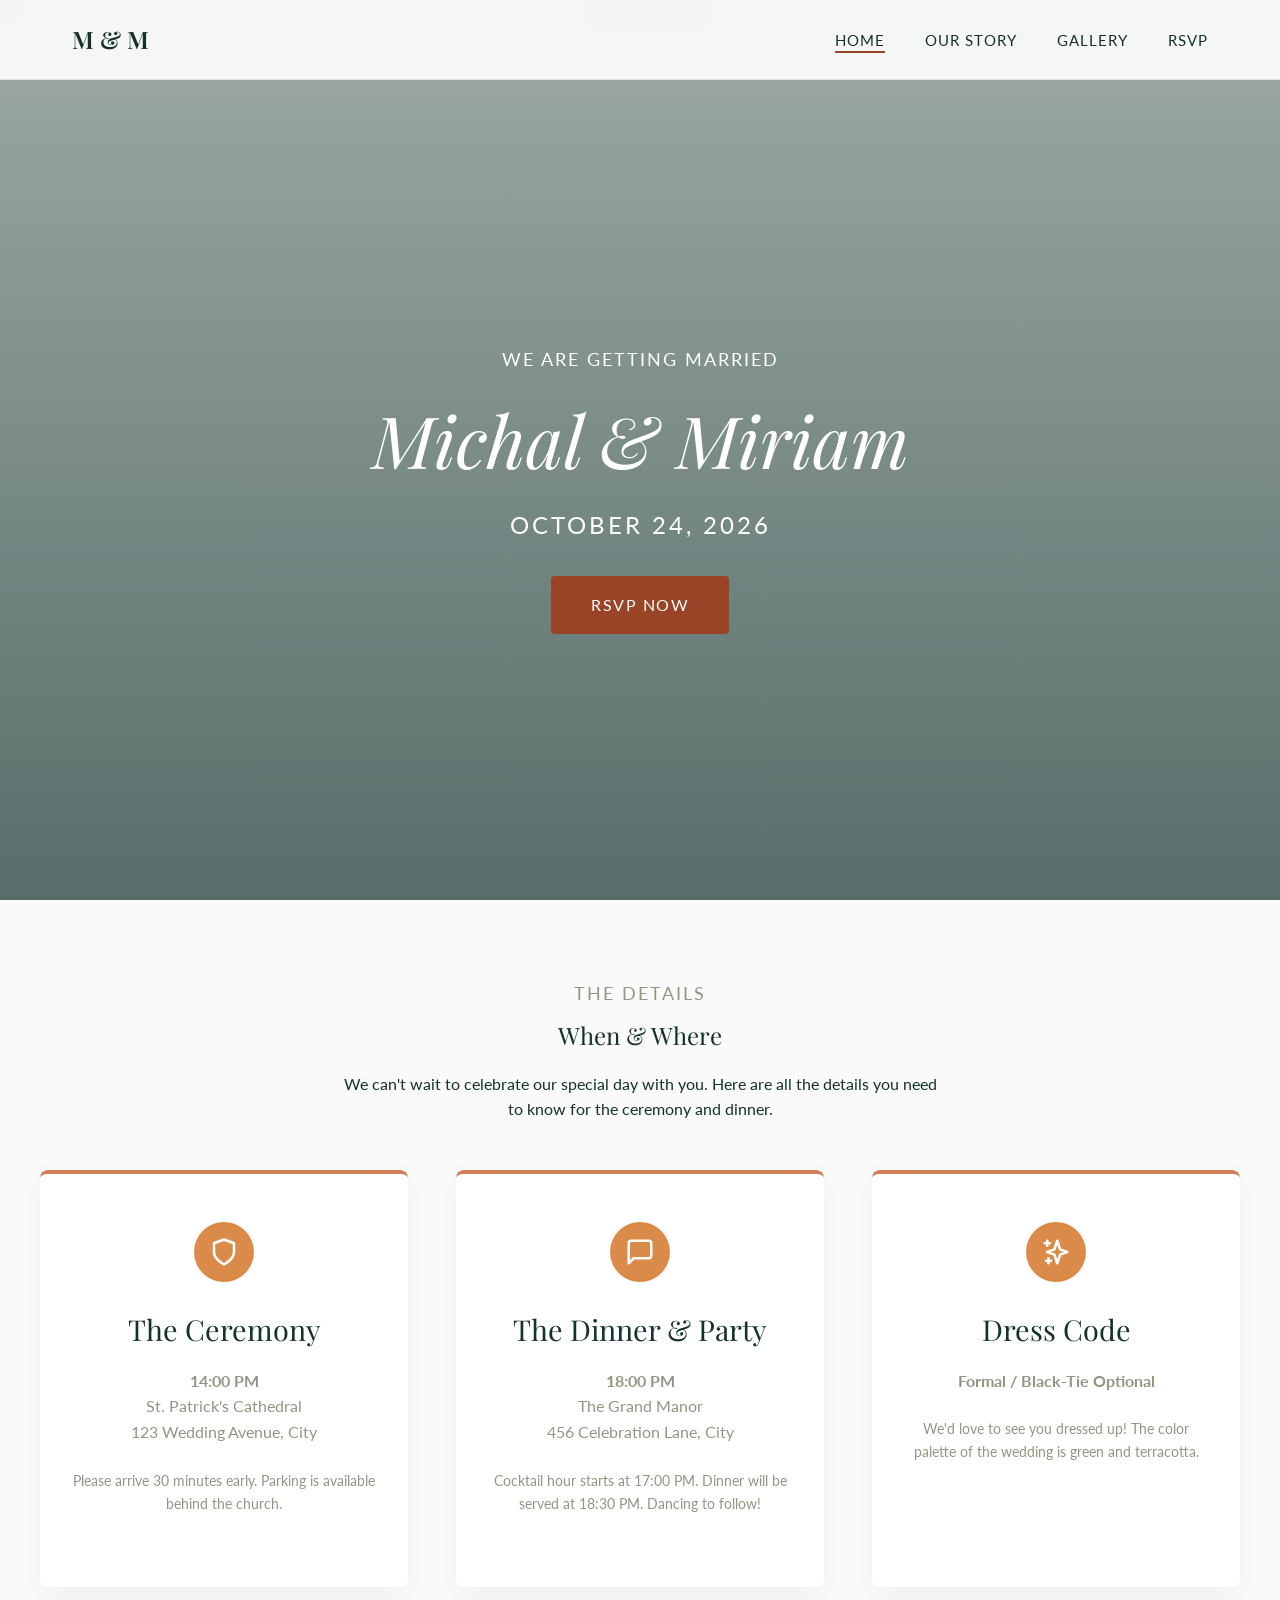
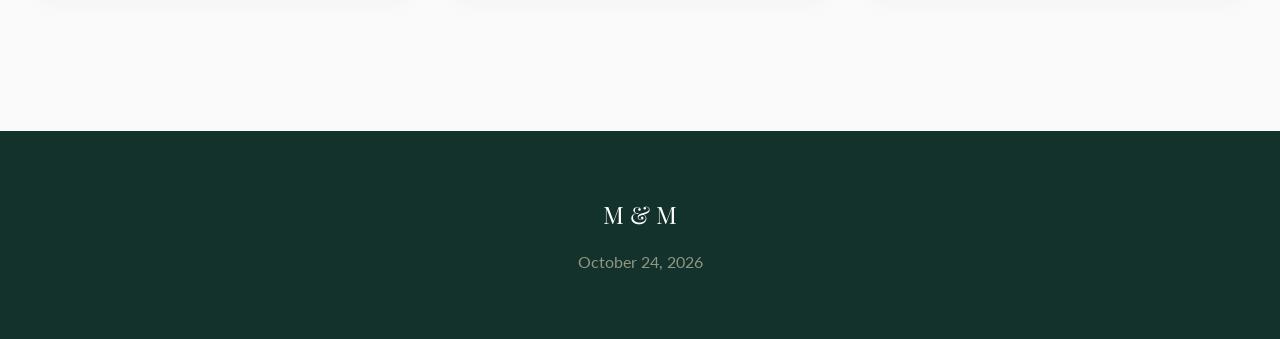
==== index.html @ cd3b357d "testovacia stranka" ====
<!DOCTYPE html>
<html lang="en">
<head>
  <meta charset="UTF-8">
  <meta name="viewport" content="width=device-width, initial-scale=1.0">
  <title>Michal & Miriam | Our Wedding</title>
  <meta name="description" content="Join us to celebrate the wedding of Michal and Miriam. Find all details about the ceremony and dinner.">
  <link rel="stylesheet" href="css/style.css">
</head>
<body>
  
  <nav class="navbar">
    <div class="container nav-container">
      <a href="index.html" class="logo">M & M</a>
      <button class="hamburger" aria-label="Menu">
        <span></span>
        <span></span>
        <span></span>
      </button>
      <ul class="nav-links">
        <li><a href="index.html" class="nav-link active">Home</a></li>
        <li><a href="story.html" class="nav-link">Our Story</a></li>
        <li><a href="gallery.html" class="nav-link">Gallery</a></li>
        <li><a href="rsvp.html" class="nav-link">RSVP</a></li>
      </ul>
    </div>
  </nav>

  <header class="hero">
    <img src="https://images.unsplash.com/photo-1519741497674-611481863552?auto=format&fit=crop&w=1920&q=80" alt="Wedding Couple" class="hero-bg">
    <div class="hero-overlay"></div>
    <div class="hero-content">
      <span class="subtitle" style="color: white;">We are getting married</span>
      <h1>Michal & Miriam</h1>
      <p class="hero-date">October 24, 2026</p>
      <a href="rsvp.html" class="btn btn-accent">RSVP Now</a>
    </div>
  </header>

  <section class="section container">
    <div class="text-center animate-on-scroll">
      <span class="subtitle">The Details</span>
      <h2>When & Where</h2>
      <p style="max-width: 600px; margin: 0 auto;">We can't wait to celebrate our special day with you. Here are all the details you need to know for the ceremony and dinner.</p>
    </div>

    <div class="info-grid animate-on-scroll">
      <!-- Ceremony -->
      <div class="info-card">
        <div class="icon-wrapper">
          <svg fill="none" stroke="currentColor" viewBox="0 0 24 24" xmlns="http://www.w3.org/2000/svg"><path stroke-linecap="round" stroke-linejoin="round" stroke-width="2" d="M12 22s8-4 8-10V5l-8-3-8 3v7c0 6 8 10 8 10z"></path></svg>
        </div>
        <h3>The Ceremony</h3>
        <p><strong>14:00 PM</strong><br>St. Patrick's Cathedral<br>123 Wedding Avenue, City</p>
        <p style="font-size: 0.9rem; margin-top: 1rem;">Please arrive 30 minutes early. Parking is available behind the church.</p>
      </div>

      <!-- Dinner -->
      <div class="info-card">
        <div class="icon-wrapper">
          <svg fill="none" stroke="currentColor" viewBox="0 0 24 24" xmlns="http://www.w3.org/2000/svg"><path stroke-linecap="round" stroke-linejoin="round" stroke-width="2" d="M21 15a2 2 0 01-2 2H7l-4 4V5a2 2 0 012-2h14a2 2 0 012 2v10z"></path></svg>
        </div>
        <h3>The Dinner & Party</h3>
        <p><strong>18:00 PM</strong><br>The Grand Manor<br>456 Celebration Lane, City</p>
        <p style="font-size: 0.9rem; margin-top: 1rem;">Cocktail hour starts at 17:00 PM. Dinner will be served at 18:30 PM. Dancing to follow!</p>
      </div>
      
      <!-- Dress Code -->
      <div class="info-card">
        <div class="icon-wrapper">
          <svg fill="none" stroke="currentColor" viewBox="0 0 24 24" xmlns="http://www.w3.org/2000/svg"><path stroke-linecap="round" stroke-linejoin="round" stroke-width="2" d="M5 3v4M3 5h4M6 17v4m-2-2h4m5-16l2.286 6.857L21 12l-5.714 2.143L13 21l-2.286-6.857L5 12l5.714-2.143L13 3z"></path></svg>
        </div>
        <h3>Dress Code</h3>
        <p><strong>Formal / Black-Tie Optional</strong></p>
        <p style="font-size: 0.9rem; margin-top: 1rem;">We'd love to see you dressed up! The color palette of the wedding is green and terracotta.</p>
      </div>
    </div>
  </section>

  <footer class="footer">
    <h2>M & M</h2>
    <p>October 24, 2026</p>
  </footer>

  <script src="js/main.js"></script>
</body>
</html>
---- css/style.css ----
@import url('https://fonts.googleapis.com/css2?family=Lato:wght@300;400;700&family=Playfair+Display:ital,wght@0,400;0,600;1,400&display=swap');

:root {
  /* Color Palette */
  --dark-forest: #13322C;
  --sage-green: #919682;
  --rustic-terracotta: #994426;
  --burnt-orange: #BA4816;
  --warm-apricot: #DA8B49;
  --dusty-peach: #CF7E58;

  --bg-color: #FAFAFA; /* Off-white for clean look */
  --surface-color: #FFFFFF;

  /* Typography */
  --font-heading: 'Playfair Display', serif;
  --font-body: 'Lato', sans-serif;

  /* Spacing & Sizes */
  --nav-height: 80px;
  --radius-sm: 4px;
  --radius-md: 8px;
  --radius-lg: 16px;
  
  --transition: all 0.3s ease-in-out;
}

* {
  margin: 0;
  padding: 0;
  box-sizing: border-box;
}

body {
  font-family: var(--font-body);
  background-color: var(--bg-color);
  color: var(--dark-forest);
  line-height: 1.6;
  overflow-x: hidden;
}

h1, h2, h3, h4, h5, h6 {
  font-family: var(--font-heading);
  font-weight: 400;
  margin-bottom: 1rem;
}

a {
  text-decoration: none;
  color: inherit;
  transition: var(--transition);
}

ul {
  list-style: none;
}

/* Typography utilities */
.text-center { text-align: center; }
.subtitle {
  font-size: 1.1rem;
  color: var(--sage-green);
  text-transform: uppercase;
  letter-spacing: 2px;
  margin-bottom: 0.5rem;
  display: block;
}

/* Layout */
.container {
  max-width: 1200px;
  margin: 0 auto;
  padding: 0 2rem;
}

.section {
  padding: 5rem 0;
}

/* Navigation */
.navbar {
  position: fixed;
  top: 0;
  left: 0;
  width: 100%;
  height: var(--nav-height);
  background-color: rgba(250, 250, 250, 0.95);
  backdrop-filter: blur(10px);
  z-index: 1000;
  display: flex;
  align-items: center;
  border-bottom: 1px solid rgba(145, 150, 130, 0.2);
}

.nav-container {
  display: flex;
  justify-content: space-between;
  align-items: center;
  width: 100%;
}

.logo {
  font-family: var(--font-heading);
  font-size: 1.5rem;
  font-weight: 600;
  color: var(--dark-forest);
}

.nav-links {
  display: flex;
  gap: 2.5rem;
}

.nav-link {
  font-size: 0.95rem;
  text-transform: uppercase;
  letter-spacing: 1px;
  color: var(--dark-forest);
  position: relative;
}

.nav-link::after {
  content: '';
  position: absolute;
  width: 0;
  height: 2px;
  bottom: -4px;
  left: 0;
  background-color: var(--rustic-terracotta);
  transition: var(--transition);
}

.nav-link:hover::after, .nav-link.active::after {
  width: 100%;
}

.hamburger {
  display: none;
  cursor: pointer;
  background: none;
  border: none;
  flex-direction: column;
  gap: 5px;
}

.hamburger span {
  display: block;
  width: 25px;
  height: 2px;
  background-color: var(--dark-forest);
  transition: var(--transition);
}

/* Buttons */
.btn {
  display: inline-block;
  padding: 1rem 2.5rem;
  font-family: var(--font-body);
  font-size: 1rem;
  text-transform: uppercase;
  letter-spacing: 1.5px;
  border: none;
  cursor: pointer;
  border-radius: var(--radius-sm);
  transition: var(--transition);
  text-align: center;
}

.btn-primary {
  background-color: var(--dark-forest);
  color: var(--bg-color);
}

.btn-primary:hover {
  background-color: var(--sage-green);
  color: var(--bg-color);
}

.btn-accent {
  background-color: var(--rustic-terracotta);
  color: white;
}

.btn-accent:hover {
  background-color: var(--burnt-orange);
}

/* Hero Section */
.hero {
  height: 100vh;
  min-height: 600px;
  display: flex;
  align-items: center;
  justify-content: center;
  position: relative;
  text-align: center;
  padding-top: var(--nav-height);
}

.hero-bg {
  position: absolute;
  top: 0;
  left: 0;
  width: 100%;
  height: 100%;
  object-fit: cover;
  z-index: -2;
}

.hero-overlay {
  position: absolute;
  top: 0;
  left: 0;
  width: 100%;
  height: 100%;
  background: linear-gradient(to bottom, rgba(19, 50, 44, 0.4), rgba(19, 50, 44, 0.7));
  z-index: -1;
}

.hero-content {
  color: white;
  max-width: 800px;
  padding: 2rem;
  animation: fadeIn 1.5s ease-out;
}

.hero-content h1 {
  font-size: 4.5rem;
  margin-bottom: 0.5rem;
  font-style: italic;
}

.hero-date {
  font-size: 1.5rem;
  letter-spacing: 3px;
  text-transform: uppercase;
  margin-bottom: 2rem;
}

/* Info Cards */
.info-grid {
  display: grid;
  grid-template-columns: repeat(auto-fit, minmax(300px, 1fr));
  gap: 3rem;
  margin-top: 3rem;
}

.info-card {
  background: var(--surface-color);
  padding: 3rem 2rem;
  text-align: center;
  border-radius: var(--radius-md);
  box-shadow: 0 10px 30px rgba(19, 50, 44, 0.05);
  border-top: 4px solid var(--dusty-peach);
  transition: transform 0.3s ease;
}

.info-card:hover {
  transform: translateY(-5px);
}

.info-card h3 {
  color: var(--dark-forest);
  font-size: 1.8rem;
  margin-bottom: 1rem;
}

.info-card p {
  color: var(--sage-green);
  margin-bottom: 1.5rem;
}

.icon-wrapper {
  width: 60px;
  height: 60px;
  background-color: var(--warm-apricot);
  border-radius: 50%;
  display: flex;
  align-items: center;
  justify-content: center;
  margin: 0 auto 1.5rem;
  color: white;
}

.icon-wrapper svg {
  width: 30px;
  height: 30px;
}

/* Form Styles */
.form-container {
  max-width: 600px;
  margin: 0 auto;
  background: var(--surface-color);
  padding: 3rem;
  border-radius: var(--radius-md);
  box-shadow: 0 15px 40px rgba(19, 50, 44, 0.08);
}

.form-group {
  margin-bottom: 1.5rem;
}

.form-label {
  display: block;
  margin-bottom: 0.5rem;
  color: var(--dark-forest);
  font-weight: 700;
  font-size: 0.9rem;
  text-transform: uppercase;
  letter-spacing: 1px;
}

.form-control {
  width: 100%;
  padding: 1rem;
  border: 1px solid rgba(145, 150, 130, 0.4);
  border-radius: var(--radius-sm);
  font-family: var(--font-body);
  font-size: 1rem;
  transition: var(--transition);
  background-color: #fafafa;
}

.form-control:focus {
  outline: none;
  border-color: var(--burnt-orange);
  background-color: white;
  box-shadow: 0 0 0 3px rgba(186, 72, 22, 0.1);
}

textarea.form-control {
  resize: vertical;
  min-height: 120px;
}

.radio-group {
  display: flex;
  gap: 1.5rem;
  margin-top: 0.5rem;
}

.radio-label {
  display: flex;
  align-items: center;
  gap: 0.5rem;
  cursor: pointer;
}

/* Gallery / Drive Link */
.drive-section {
  text-align: center;
  padding: 6rem 2rem;
  background-color: rgba(145, 150, 130, 0.1);
  border-radius: var(--radius-lg);
  margin: 4rem 0;
}

.drive-icon {
  margin-bottom: 2rem;
  color: var(--rustic-terracotta);
}

/* Story Masonry */
.masonry-grid {
  display: grid;
  grid-template-columns: repeat(auto-fill, minmax(300px, 1fr));
  gap: 1.5rem;
  grid-auto-rows: 10px;
  margin-top: 3rem;
}

.masonry-item {
  border-radius: var(--radius-md);
  overflow: hidden;
  position: relative;
  box-shadow: 0 5px 15px rgba(0,0,0,0.1);
}

.masonry-item img {
  width: 100%;
  height: 100%;
  object-fit: cover;
  display: block;
  transition: transform 0.5s ease;
}

.masonry-item:hover img {
  transform: scale(1.05);
}

.masonry-tall { grid-row-end: span 35; }
.masonry-short { grid-row-end: span 25; }

/* Footer */
.footer {
  background-color: var(--dark-forest);
  color: var(--sage-green);
  text-align: center;
  padding: 4rem 2rem;
  margin-top: 4rem;
}

.footer h2 {
  font-family: var(--font-heading);
  color: white;
  margin-bottom: 1rem;
}

/* Animations */
@keyframes fadeIn {
  from { opacity: 0; transform: translateY(20px); }
  to { opacity: 1; transform: translateY(0); }
}

.animate-on-scroll {
  opacity: 0;
  transform: translateY(30px);
  transition: opacity 0.8s ease-out, transform 0.8s ease-out;
}

.animate-on-scroll.visible {
  opacity: 1;
  transform: translateY(0);
}

/* Mobile Responsive */
@media (max-width: 768px) {
  .hamburger {
    display: flex;
  }

  .nav-links {
    position: fixed;
    top: var(--nav-height);
    left: -100%;
    width: 100%;
    height: calc(100vh - var(--nav-height));
    background-color: var(--bg-color);
    flex-direction: column;
    align-items: center;
    justify-content: center;
    gap: 2rem;
    transition: var(--transition);
  }

  .nav-links.active {
    left: 0;
  }

  .nav-link {
    font-size: 1.2rem;
  }

  .hero-content h1 {
    font-size: 3rem;
  }
  
  .section {
    padding: 3rem 0;
  }
}
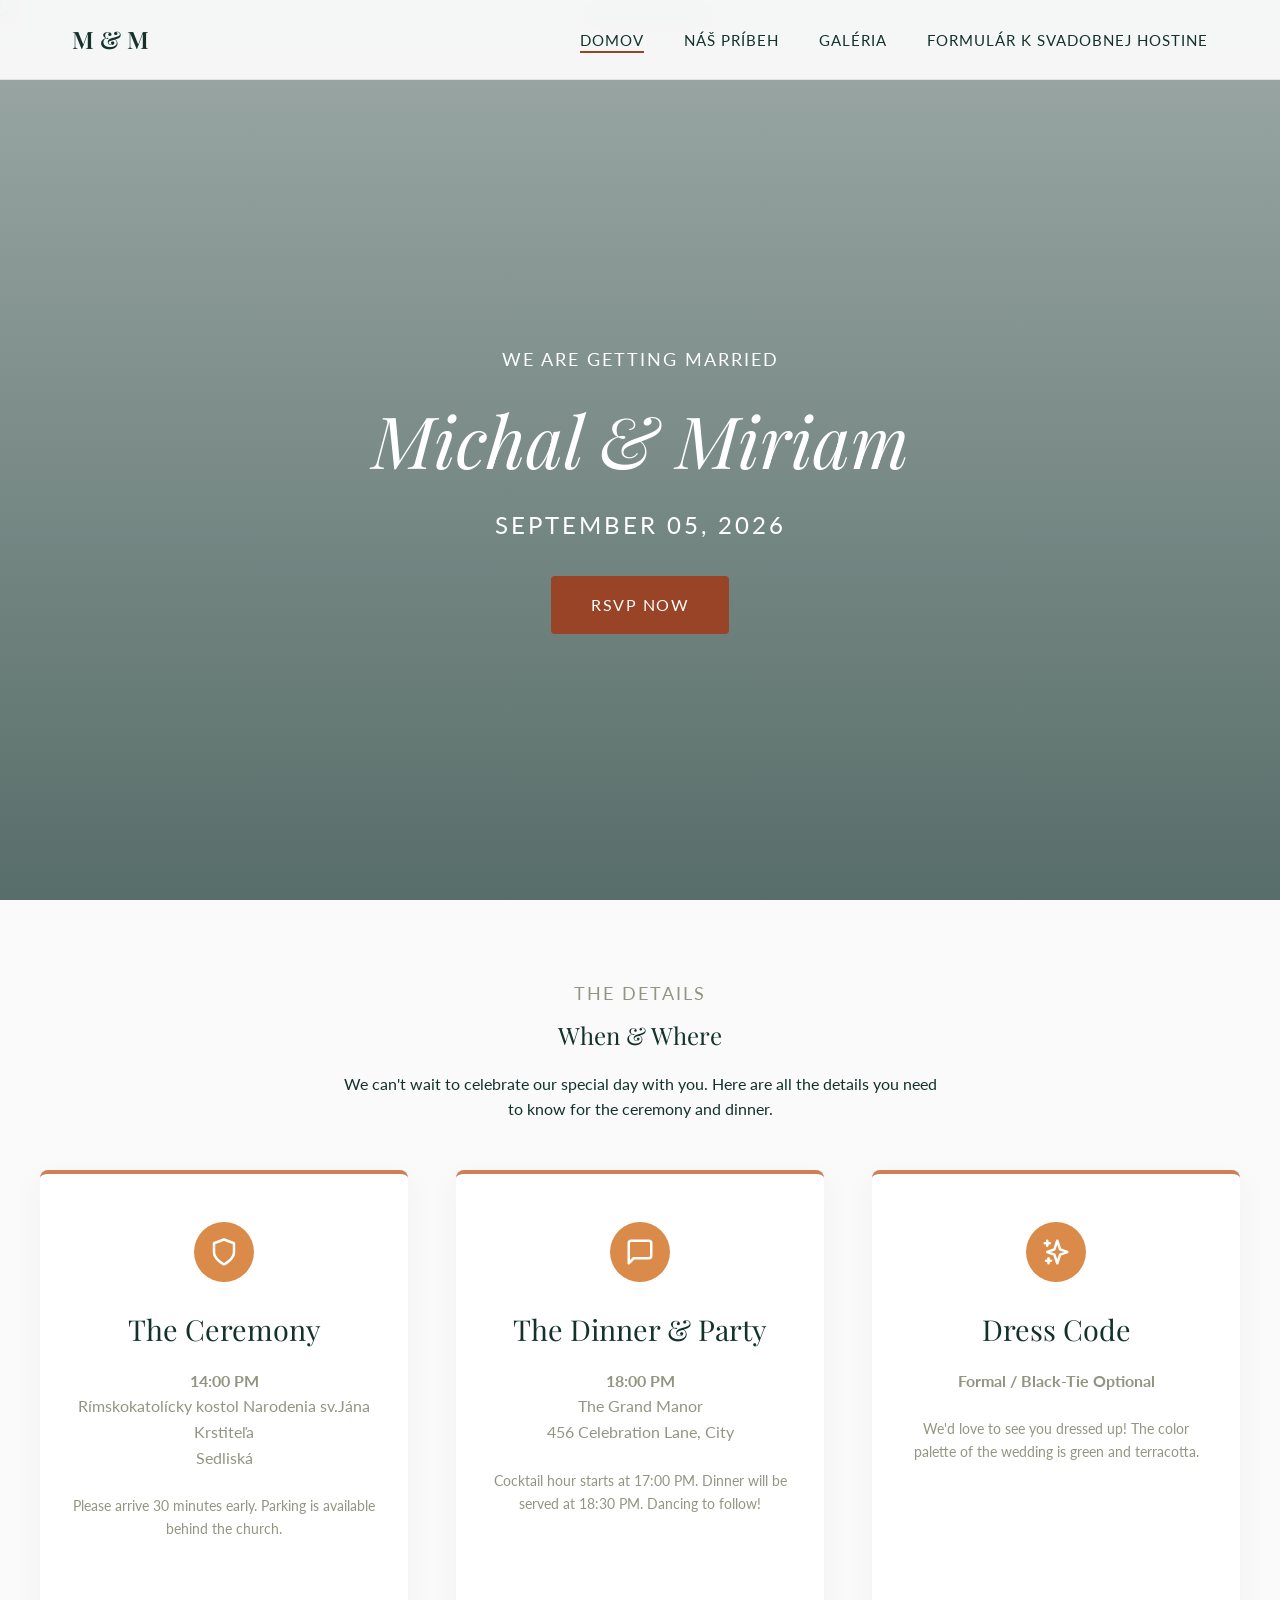
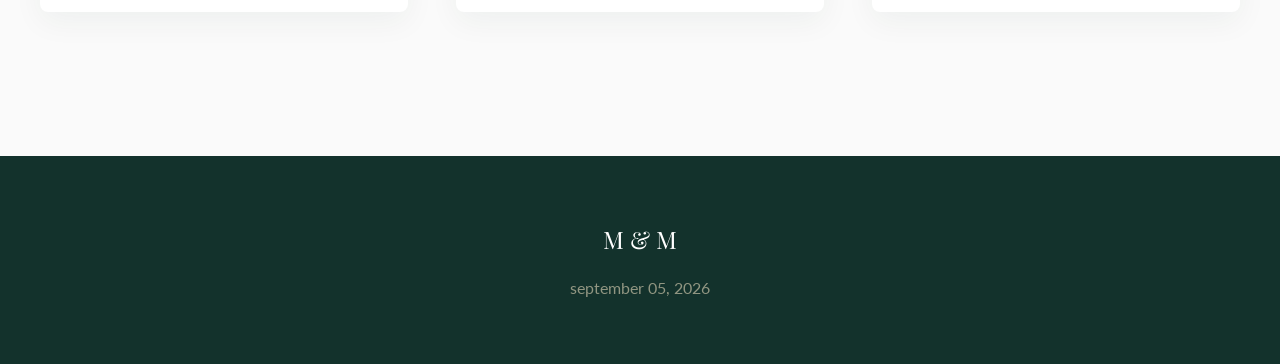
==== commit d9857d5e: "slovenské názvy" ====
--- a/index.html
+++ b/index.html
@@ -3,7 +3,7 @@
 <head>
   <meta charset="UTF-8">
   <meta name="viewport" content="width=device-width, initial-scale=1.0">
-  <title>Michal & Miriam | Our Wedding</title>
+  <title>Michal & Miriam | Náš veľký deň</title>
   <meta name="description" content="Join us to celebrate the wedding of Michal and Miriam. Find all details about the ceremony and dinner.">
   <link rel="stylesheet" href="css/style.css">
 </head>
@@ -18,10 +18,10 @@
         <span></span>
       </button>
       <ul class="nav-links">
-        <li><a href="index.html" class="nav-link active">Home</a></li>
-        <li><a href="story.html" class="nav-link">Our Story</a></li>
-        <li><a href="gallery.html" class="nav-link">Gallery</a></li>
-        <li><a href="rsvp.html" class="nav-link">RSVP</a></li>
+        <li><a href="index.html" class="nav-link active">Domov</a></li>
+        <li><a href="story.html" class="nav-link">Náš príbeh</a></li>
+        <li><a href="gallery.html" class="nav-link">Galéria</a></li>
+        <li><a href="rsvp.html" class="nav-link">Formulár k svadobnej hostine</a></li>
       </ul>
     </div>
   </nav>
@@ -32,7 +32,7 @@
     <div class="hero-content">
       <span class="subtitle" style="color: white;">We are getting married</span>
       <h1>Michal & Miriam</h1>
-      <p class="hero-date">October 24, 2026</p>
+      <p class="hero-date">september 05, 2026</p>
       <a href="rsvp.html" class="btn btn-accent">RSVP Now</a>
     </div>
   </header>
@@ -51,7 +51,7 @@
           <svg fill="none" stroke="currentColor" viewBox="0 0 24 24" xmlns="http://www.w3.org/2000/svg"><path stroke-linecap="round" stroke-linejoin="round" stroke-width="2" d="M12 22s8-4 8-10V5l-8-3-8 3v7c0 6 8 10 8 10z"></path></svg>
         </div>
         <h3>The Ceremony</h3>
-        <p><strong>14:00 PM</strong><br>St. Patrick's Cathedral<br>123 Wedding Avenue, City</p>
+        <p><strong>14:00 PM</strong><br>Rímskokatolícky kostol Narodenia sv.Jána Krstiteľa<br>Sedliská</p>
         <p style="font-size: 0.9rem; margin-top: 1rem;">Please arrive 30 minutes early. Parking is available behind the church.</p>
       </div>
 
@@ -79,7 +79,7 @@
 
   <footer class="footer">
     <h2>M & M</h2>
-    <p>October 24, 2026</p>
+    <p>september 05, 2026</p>
   </footer>
 
   <script src="js/main.js"></script>
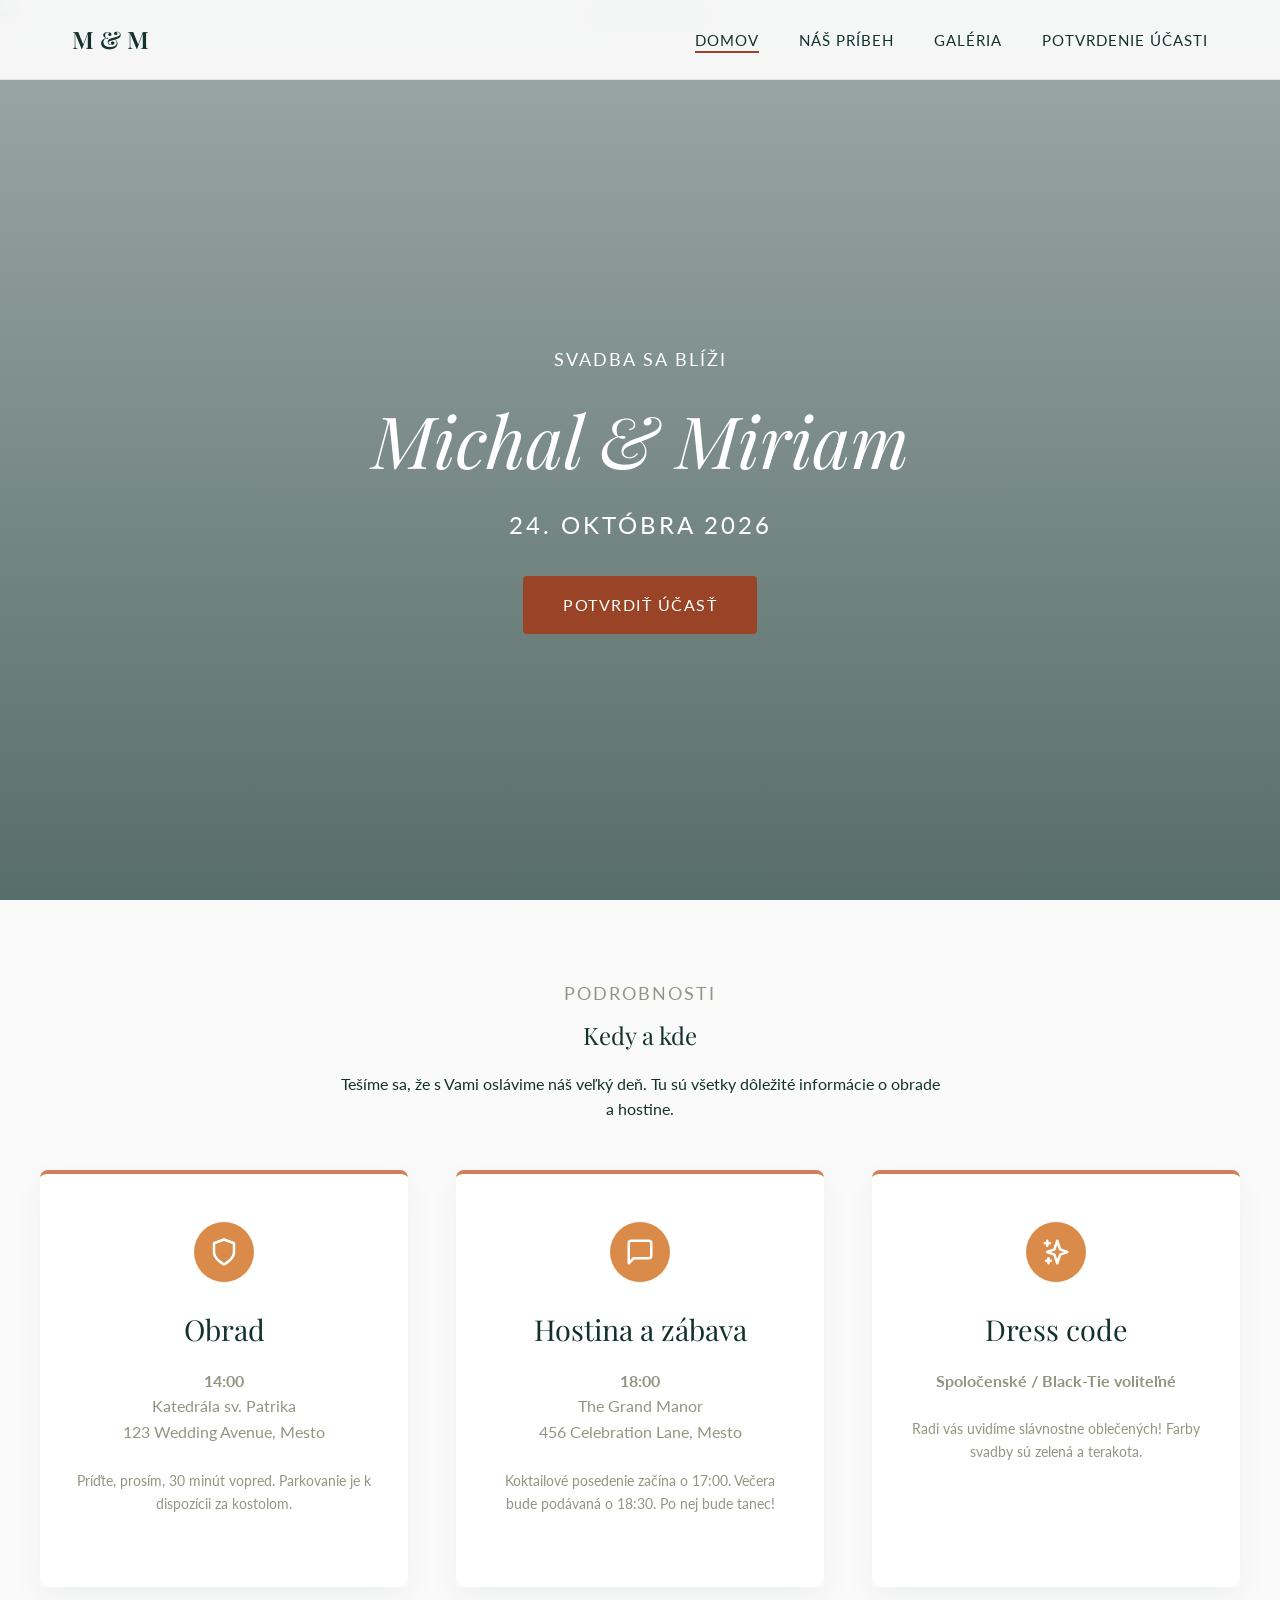
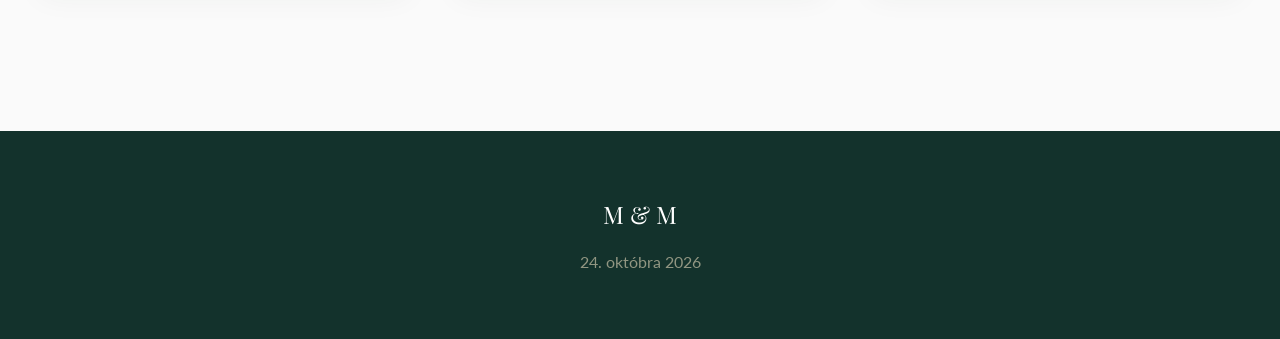
==== commit 87656500: "slovencina GPT" ====
--- a/index.html
+++ b/index.html
@@ -1,10 +1,10 @@
 <!DOCTYPE html>
-<html lang="en">
+<html lang="sk">
 <head>
   <meta charset="UTF-8">
   <meta name="viewport" content="width=device-width, initial-scale=1.0">
-  <title>Michal & Miriam | Náš veľký deň</title>
-  <meta name="description" content="Join us to celebrate the wedding of Michal and Miriam. Find all details about the ceremony and dinner.">
+  <title>Michal & Miriam | Naša svadba</title>
+  <meta name="description" content="Pridajte sa k nám pri oslave svadby Michala a Miriam. Nájdete tu všetky informácie o obrade a hostine.">
   <link rel="stylesheet" href="css/style.css">
 </head>
 <body>
@@ -21,7 +21,7 @@
         <li><a href="index.html" class="nav-link active">Domov</a></li>
         <li><a href="story.html" class="nav-link">Náš príbeh</a></li>
         <li><a href="gallery.html" class="nav-link">Galéria</a></li>
-        <li><a href="rsvp.html" class="nav-link">Formulár k svadobnej hostine</a></li>
+        <li><a href="rsvp.html" class="nav-link">Potvrdenie účasti</a></li>
       </ul>
     </div>
   </nav>
@@ -30,18 +30,18 @@
     <img src="https://images.unsplash.com/photo-1519741497674-611481863552?auto=format&fit=crop&w=1920&q=80" alt="Wedding Couple" class="hero-bg">
     <div class="hero-overlay"></div>
     <div class="hero-content">
-      <span class="subtitle" style="color: white;">We are getting married</span>
+      <span class="subtitle" style="color: white;">Svadba sa blíži</span>
       <h1>Michal & Miriam</h1>
-      <p class="hero-date">september 05, 2026</p>
-      <a href="rsvp.html" class="btn btn-accent">RSVP Now</a>
+      <p class="hero-date">24. októbra 2026</p>
+      <a href="rsvp.html" class="btn btn-accent">Potvrdiť účasť</a>
     </div>
   </header>
 
   <section class="section container">
     <div class="text-center animate-on-scroll">
-      <span class="subtitle">The Details</span>
-      <h2>When & Where</h2>
-      <p style="max-width: 600px; margin: 0 auto;">We can't wait to celebrate our special day with you. Here are all the details you need to know for the ceremony and dinner.</p>
+      <span class="subtitle">Podrobnosti</span>
+      <h2>Kedy a kde</h2>
+      <p style="max-width: 600px; margin: 0 auto;">Tešíme sa, že s Vami oslávime náš veľký deň. Tu sú všetky dôležité informácie o obrade a hostine.</p>
     </div>
 
     <div class="info-grid animate-on-scroll">
@@ -50,9 +50,9 @@
         <div class="icon-wrapper">
           <svg fill="none" stroke="currentColor" viewBox="0 0 24 24" xmlns="http://www.w3.org/2000/svg"><path stroke-linecap="round" stroke-linejoin="round" stroke-width="2" d="M12 22s8-4 8-10V5l-8-3-8 3v7c0 6 8 10 8 10z"></path></svg>
         </div>
-        <h3>The Ceremony</h3>
-        <p><strong>14:00 PM</strong><br>Rímskokatolícky kostol Narodenia sv.Jána Krstiteľa<br>Sedliská</p>
-        <p style="font-size: 0.9rem; margin-top: 1rem;">Please arrive 30 minutes early. Parking is available behind the church.</p>
+        <h3>Obrad</h3>
+        <p><strong>14:00</strong><br>Katedrála sv. Patrika<br>123 Wedding Avenue, Mesto</p>
+        <p style="font-size: 0.9rem; margin-top: 1rem;">Príďte, prosím, 30 minút vopred. Parkovanie je k dispozícii za kostolom.</p>
       </div>
 
       <!-- Dinner -->
@@ -60,9 +60,9 @@
         <div class="icon-wrapper">
           <svg fill="none" stroke="currentColor" viewBox="0 0 24 24" xmlns="http://www.w3.org/2000/svg"><path stroke-linecap="round" stroke-linejoin="round" stroke-width="2" d="M21 15a2 2 0 01-2 2H7l-4 4V5a2 2 0 012-2h14a2 2 0 012 2v10z"></path></svg>
         </div>
-        <h3>The Dinner & Party</h3>
-        <p><strong>18:00 PM</strong><br>The Grand Manor<br>456 Celebration Lane, City</p>
-        <p style="font-size: 0.9rem; margin-top: 1rem;">Cocktail hour starts at 17:00 PM. Dinner will be served at 18:30 PM. Dancing to follow!</p>
+        <h3>Hostina a zábava</h3>
+        <p><strong>18:00</strong><br>The Grand Manor<br>456 Celebration Lane, Mesto</p>
+        <p style="font-size: 0.9rem; margin-top: 1rem;">Koktailové posedenie začína o 17:00. Večera bude podávaná o 18:30. Po nej bude tanec!</p>
       </div>
       
       <!-- Dress Code -->
@@ -70,16 +70,16 @@
         <div class="icon-wrapper">
           <svg fill="none" stroke="currentColor" viewBox="0 0 24 24" xmlns="http://www.w3.org/2000/svg"><path stroke-linecap="round" stroke-linejoin="round" stroke-width="2" d="M5 3v4M3 5h4M6 17v4m-2-2h4m5-16l2.286 6.857L21 12l-5.714 2.143L13 21l-2.286-6.857L5 12l5.714-2.143L13 3z"></path></svg>
         </div>
-        <h3>Dress Code</h3>
-        <p><strong>Formal / Black-Tie Optional</strong></p>
-        <p style="font-size: 0.9rem; margin-top: 1rem;">We'd love to see you dressed up! The color palette of the wedding is green and terracotta.</p>
+        <h3>Dress code</h3>
+        <p><strong>Spoločenské / Black-Tie voliteľné</strong></p>
+        <p style="font-size: 0.9rem; margin-top: 1rem;">Radi vás uvidíme slávnostne oblečených! Farby svadby sú zelená a terakota.</p>
       </div>
     </div>
   </section>
 
   <footer class="footer">
     <h2>M & M</h2>
-    <p>september 05, 2026</p>
+    <p>24. októbra 2026</p>
   </footer>
 
   <script src="js/main.js"></script>
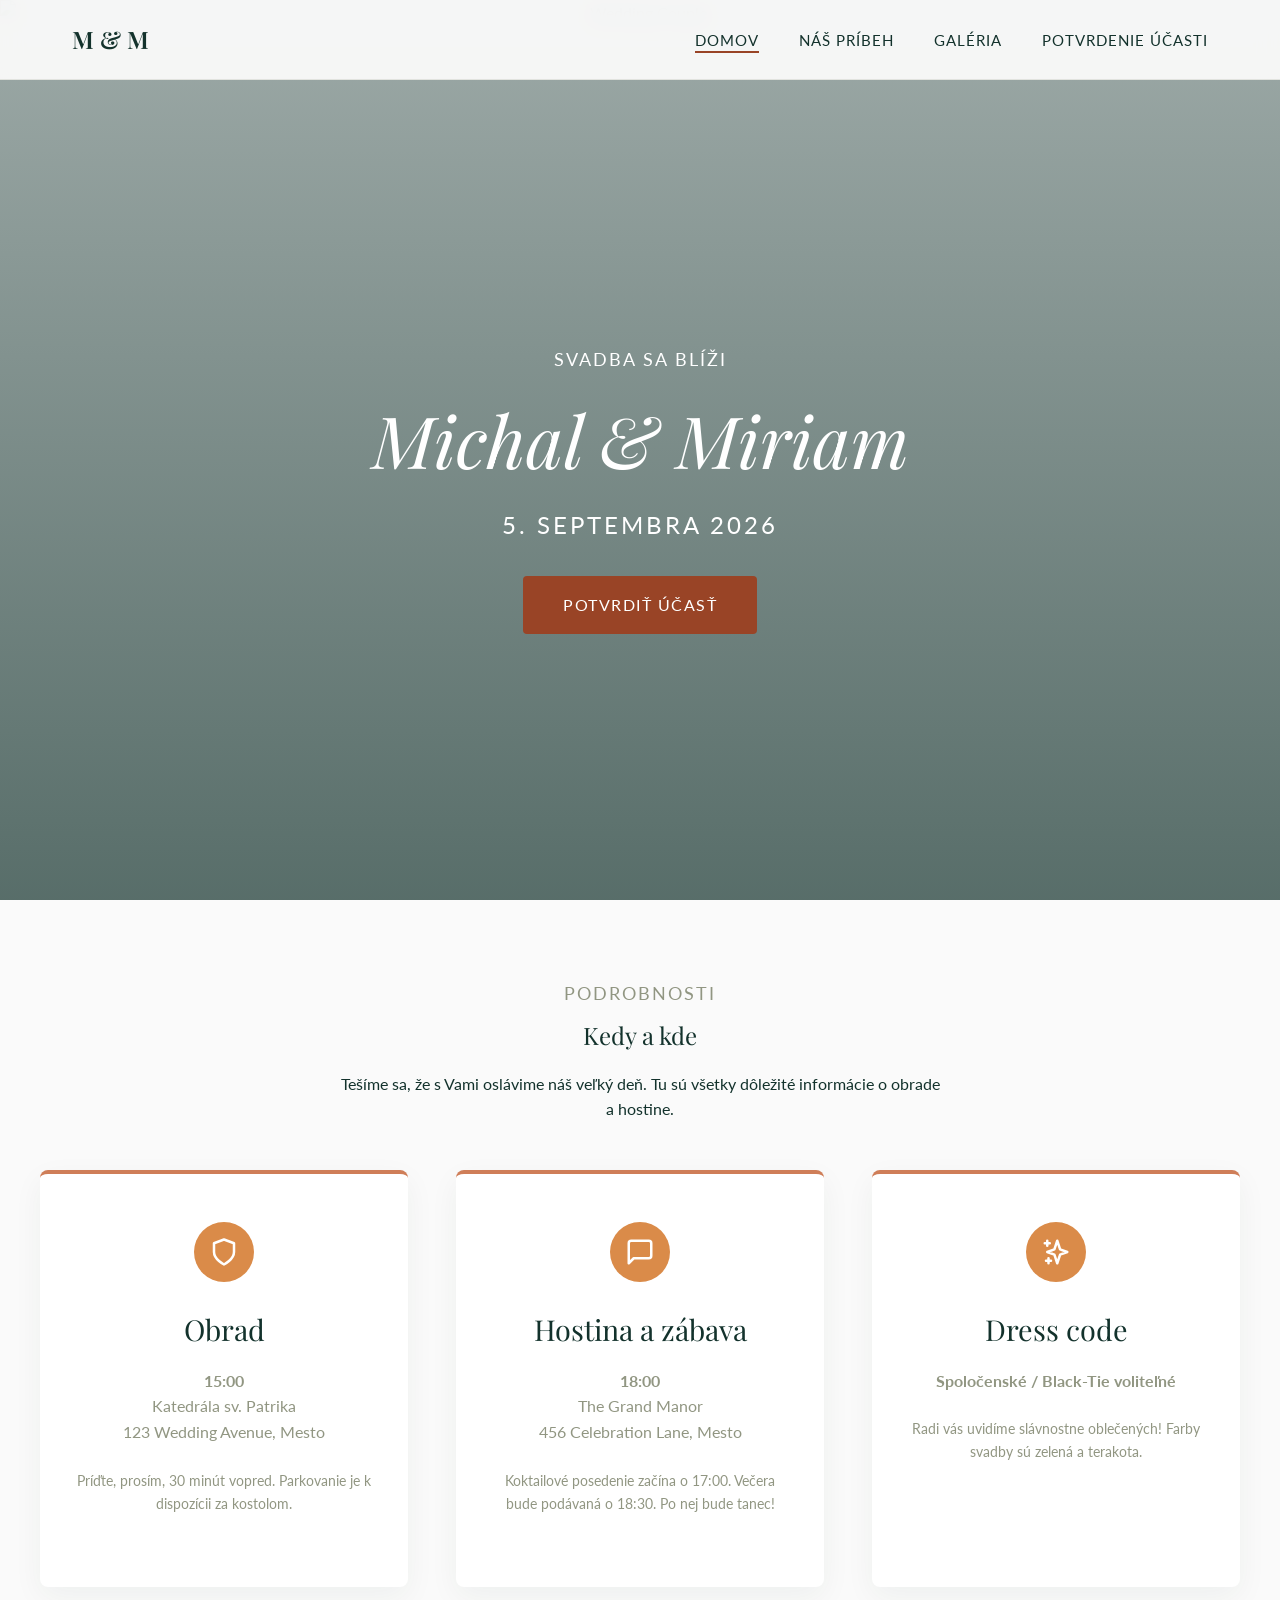
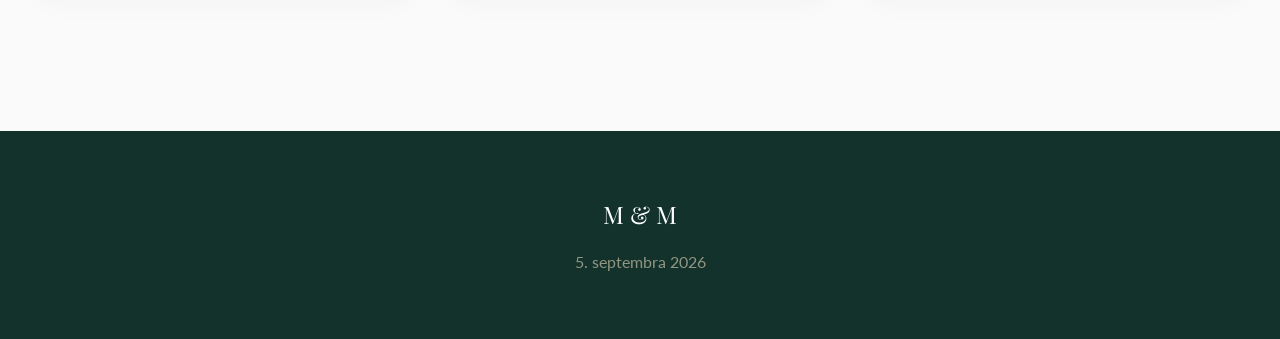
==== commit d85c1252: "zmena casu a datumu" ====
--- a/index.html
+++ b/index.html
@@ -32,7 +32,7 @@
     <div class="hero-content">
       <span class="subtitle" style="color: white;">Svadba sa blíži</span>
       <h1>Michal & Miriam</h1>
-      <p class="hero-date">24. októbra 2026</p>
+      <p class="hero-date">5. septembra 2026</p>
       <a href="rsvp.html" class="btn btn-accent">Potvrdiť účasť</a>
     </div>
   </header>
@@ -51,7 +51,7 @@
           <svg fill="none" stroke="currentColor" viewBox="0 0 24 24" xmlns="http://www.w3.org/2000/svg"><path stroke-linecap="round" stroke-linejoin="round" stroke-width="2" d="M12 22s8-4 8-10V5l-8-3-8 3v7c0 6 8 10 8 10z"></path></svg>
         </div>
         <h3>Obrad</h3>
-        <p><strong>14:00</strong><br>Katedrála sv. Patrika<br>123 Wedding Avenue, Mesto</p>
+        <p><strong>15:00</strong><br>Katedrála sv. Patrika<br>123 Wedding Avenue, Mesto</p>
         <p style="font-size: 0.9rem; margin-top: 1rem;">Príďte, prosím, 30 minút vopred. Parkovanie je k dispozícii za kostolom.</p>
       </div>
 
@@ -79,7 +79,7 @@
 
   <footer class="footer">
     <h2>M & M</h2>
-    <p>24. októbra 2026</p>
+    <p>5. septembra 2026</p>
   </footer>
 
   <script src="js/main.js"></script>
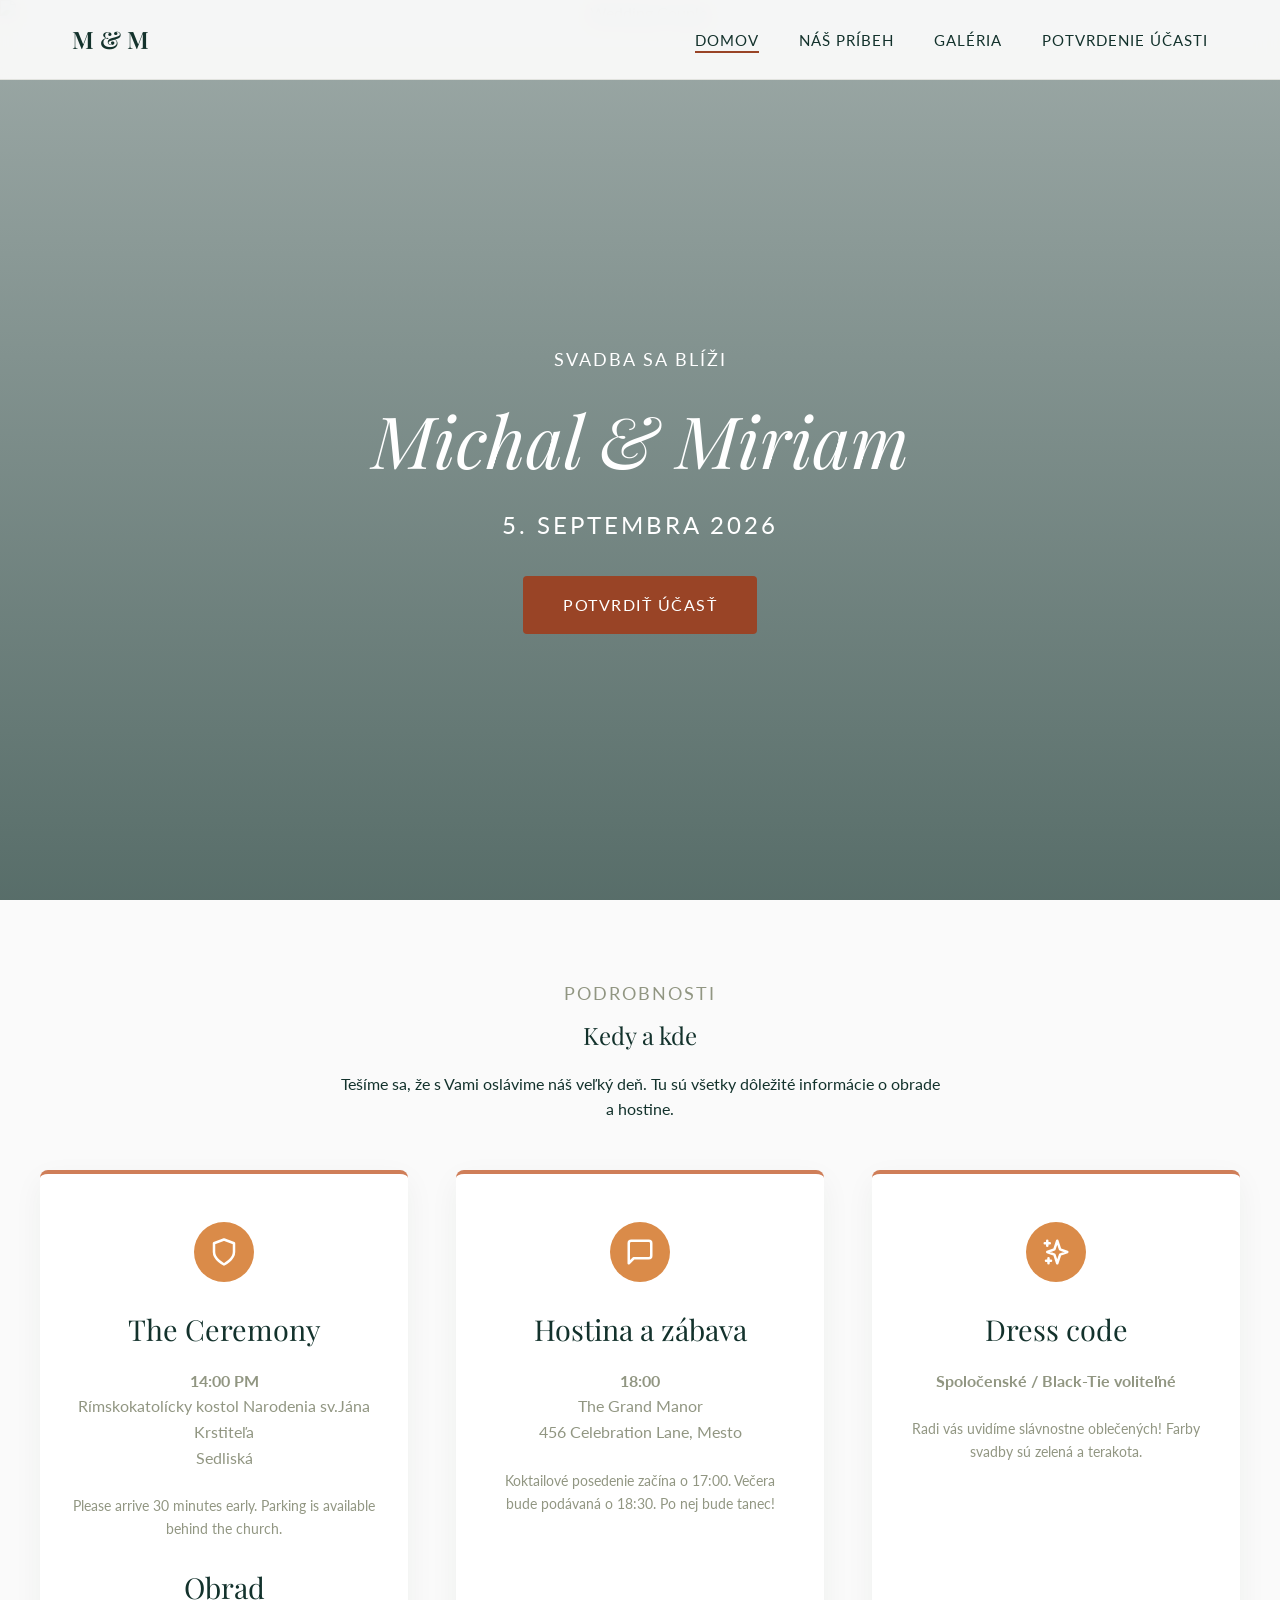
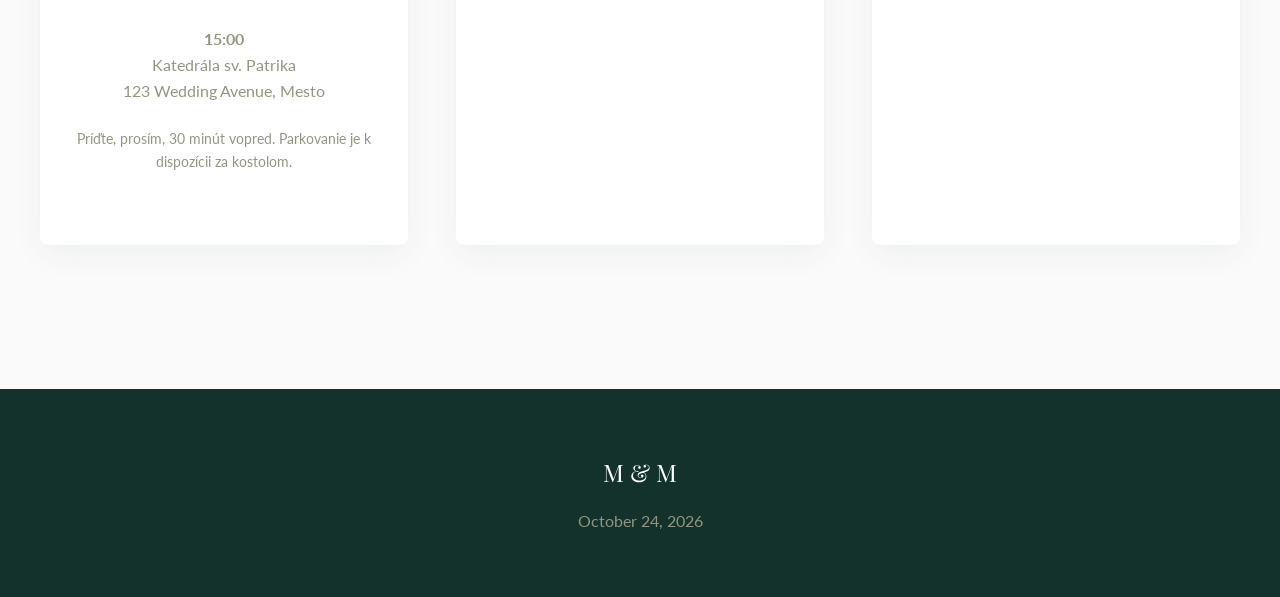
==== commit bcf96339: "Merge branch 'main' of https://github.com/michalkuklovsky/kuklovski.sk" ====
--- a/index.html
+++ b/index.html
@@ -3,8 +3,8 @@
 <head>
   <meta charset="UTF-8">
   <meta name="viewport" content="width=device-width, initial-scale=1.0">
-  <title>Michal & Miriam | Naša svadba</title>
-  <meta name="description" content="Pridajte sa k nám pri oslave svadby Michala a Miriam. Nájdete tu všetky informácie o obrade a hostine.">
+  <title>Michal & Miriam | Náš veľký deň</title>
+  <meta name="description" content="Join us to celebrate the wedding of Michal and Miriam. Find all details about the ceremony and dinner.">
   <link rel="stylesheet" href="css/style.css">
 </head>
 <body>
@@ -50,6 +50,9 @@
         <div class="icon-wrapper">
           <svg fill="none" stroke="currentColor" viewBox="0 0 24 24" xmlns="http://www.w3.org/2000/svg"><path stroke-linecap="round" stroke-linejoin="round" stroke-width="2" d="M12 22s8-4 8-10V5l-8-3-8 3v7c0 6 8 10 8 10z"></path></svg>
         </div>
+        <h3>The Ceremony</h3>
+        <p><strong>14:00 PM</strong><br>Rímskokatolícky kostol Narodenia sv.Jána Krstiteľa<br>Sedliská</p>
+        <p style="font-size: 0.9rem; margin-top: 1rem;">Please arrive 30 minutes early. Parking is available behind the church.</p>
         <h3>Obrad</h3>
         <p><strong>15:00</strong><br>Katedrála sv. Patrika<br>123 Wedding Avenue, Mesto</p>
         <p style="font-size: 0.9rem; margin-top: 1rem;">Príďte, prosím, 30 minút vopred. Parkovanie je k dispozícii za kostolom.</p>
@@ -79,7 +82,7 @@
 
   <footer class="footer">
     <h2>M & M</h2>
-    <p>5. septembra 2026</p>
+    <p>October 24, 2026</p>
   </footer>
 
   <script src="js/main.js"></script>
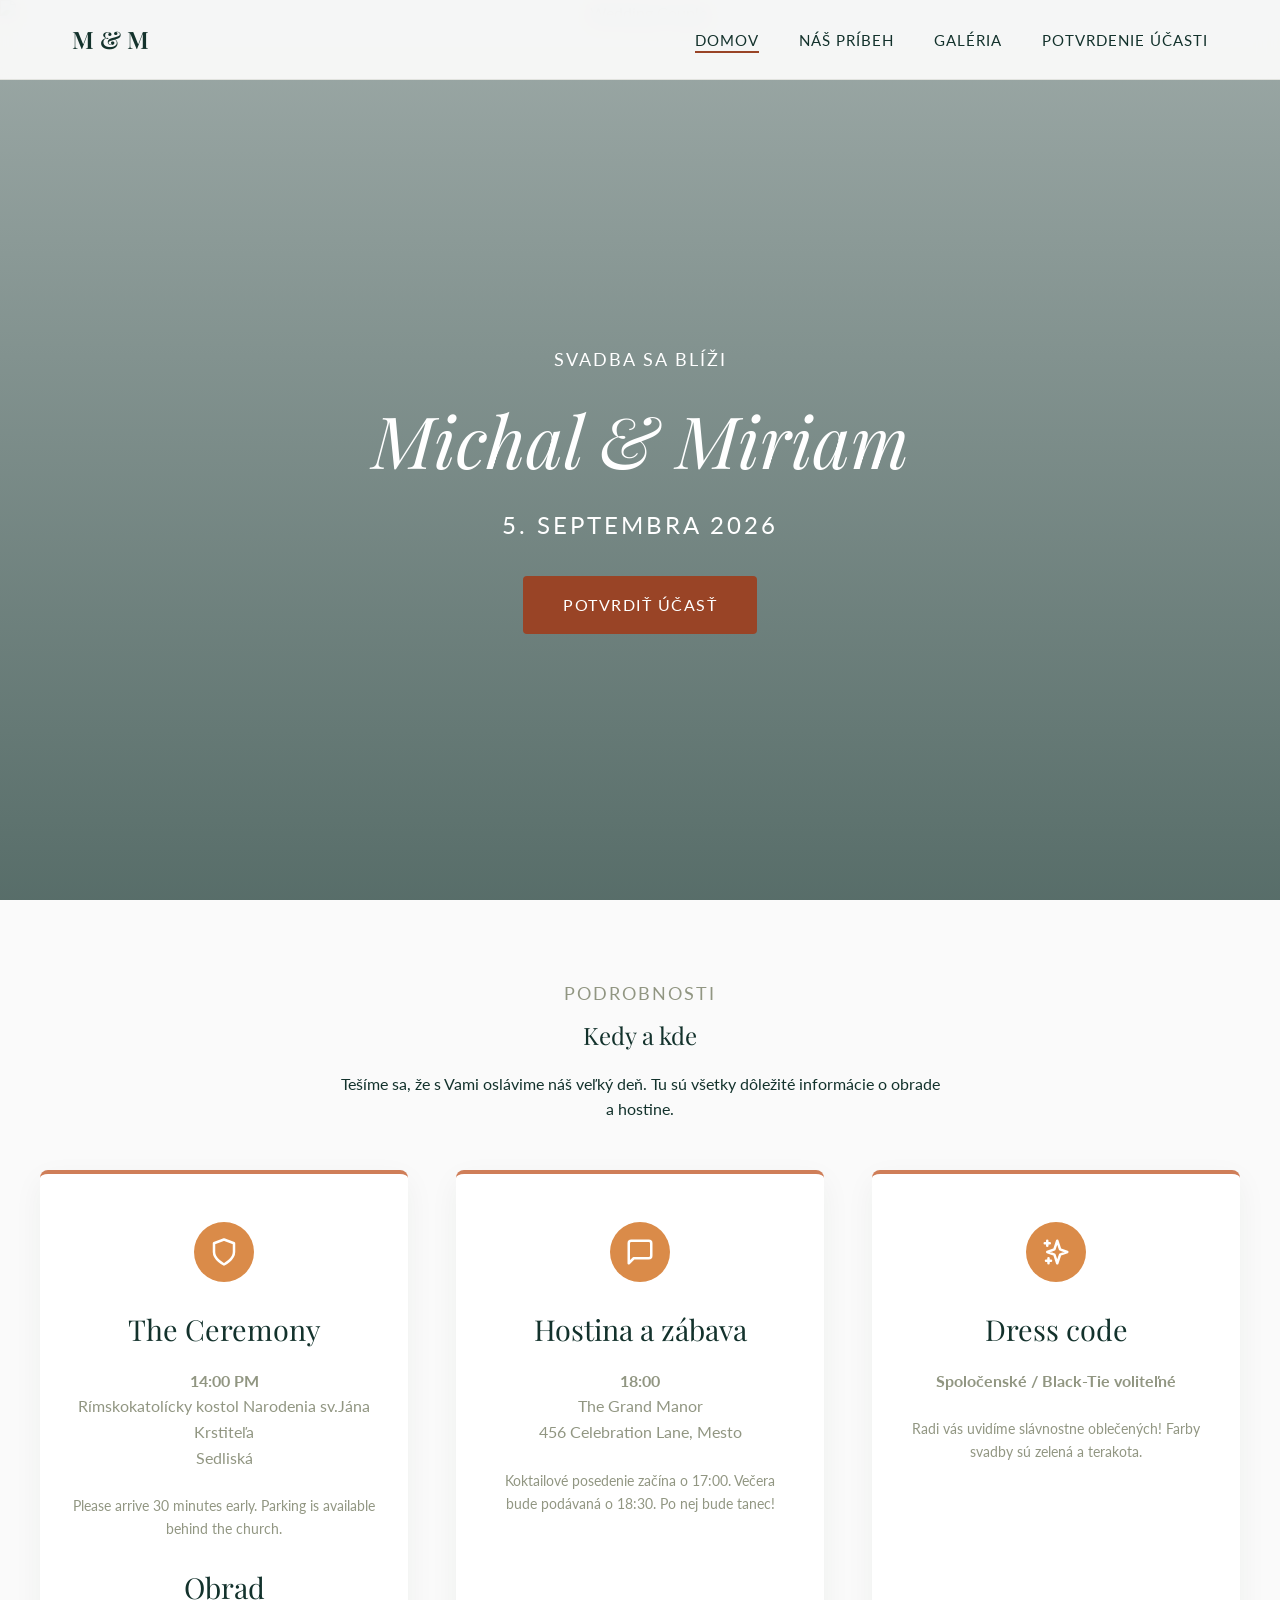
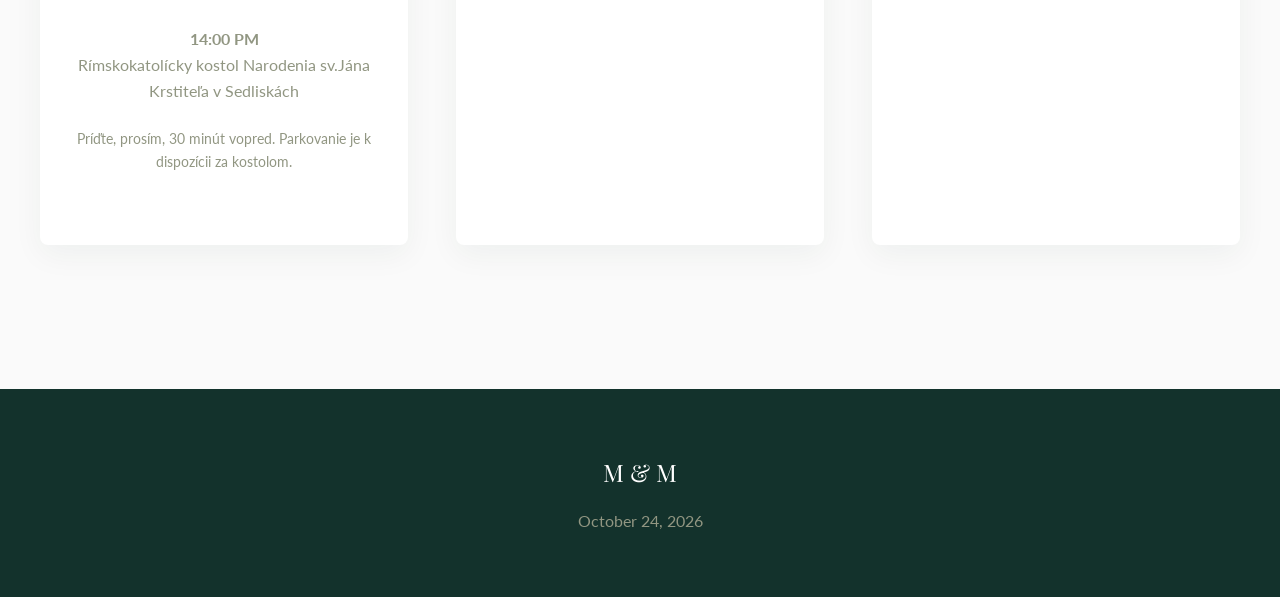
==== commit 1f413318: "minor changes" ====
--- a/index.html
+++ b/index.html
@@ -54,7 +54,7 @@
         <p><strong>14:00 PM</strong><br>Rímskokatolícky kostol Narodenia sv.Jána Krstiteľa<br>Sedliská</p>
         <p style="font-size: 0.9rem; margin-top: 1rem;">Please arrive 30 minutes early. Parking is available behind the church.</p>
         <h3>Obrad</h3>
-        <p><strong>15:00</strong><br>Katedrála sv. Patrika<br>123 Wedding Avenue, Mesto</p>
+        <p><strong>14:00 PM</strong><br>Rímskokatolícky kostol Narodenia sv.Jána Krstiteľa v Sedliskách</p>
         <p style="font-size: 0.9rem; margin-top: 1rem;">Príďte, prosím, 30 minút vopred. Parkovanie je k dispozícii za kostolom.</p>
       </div>
 
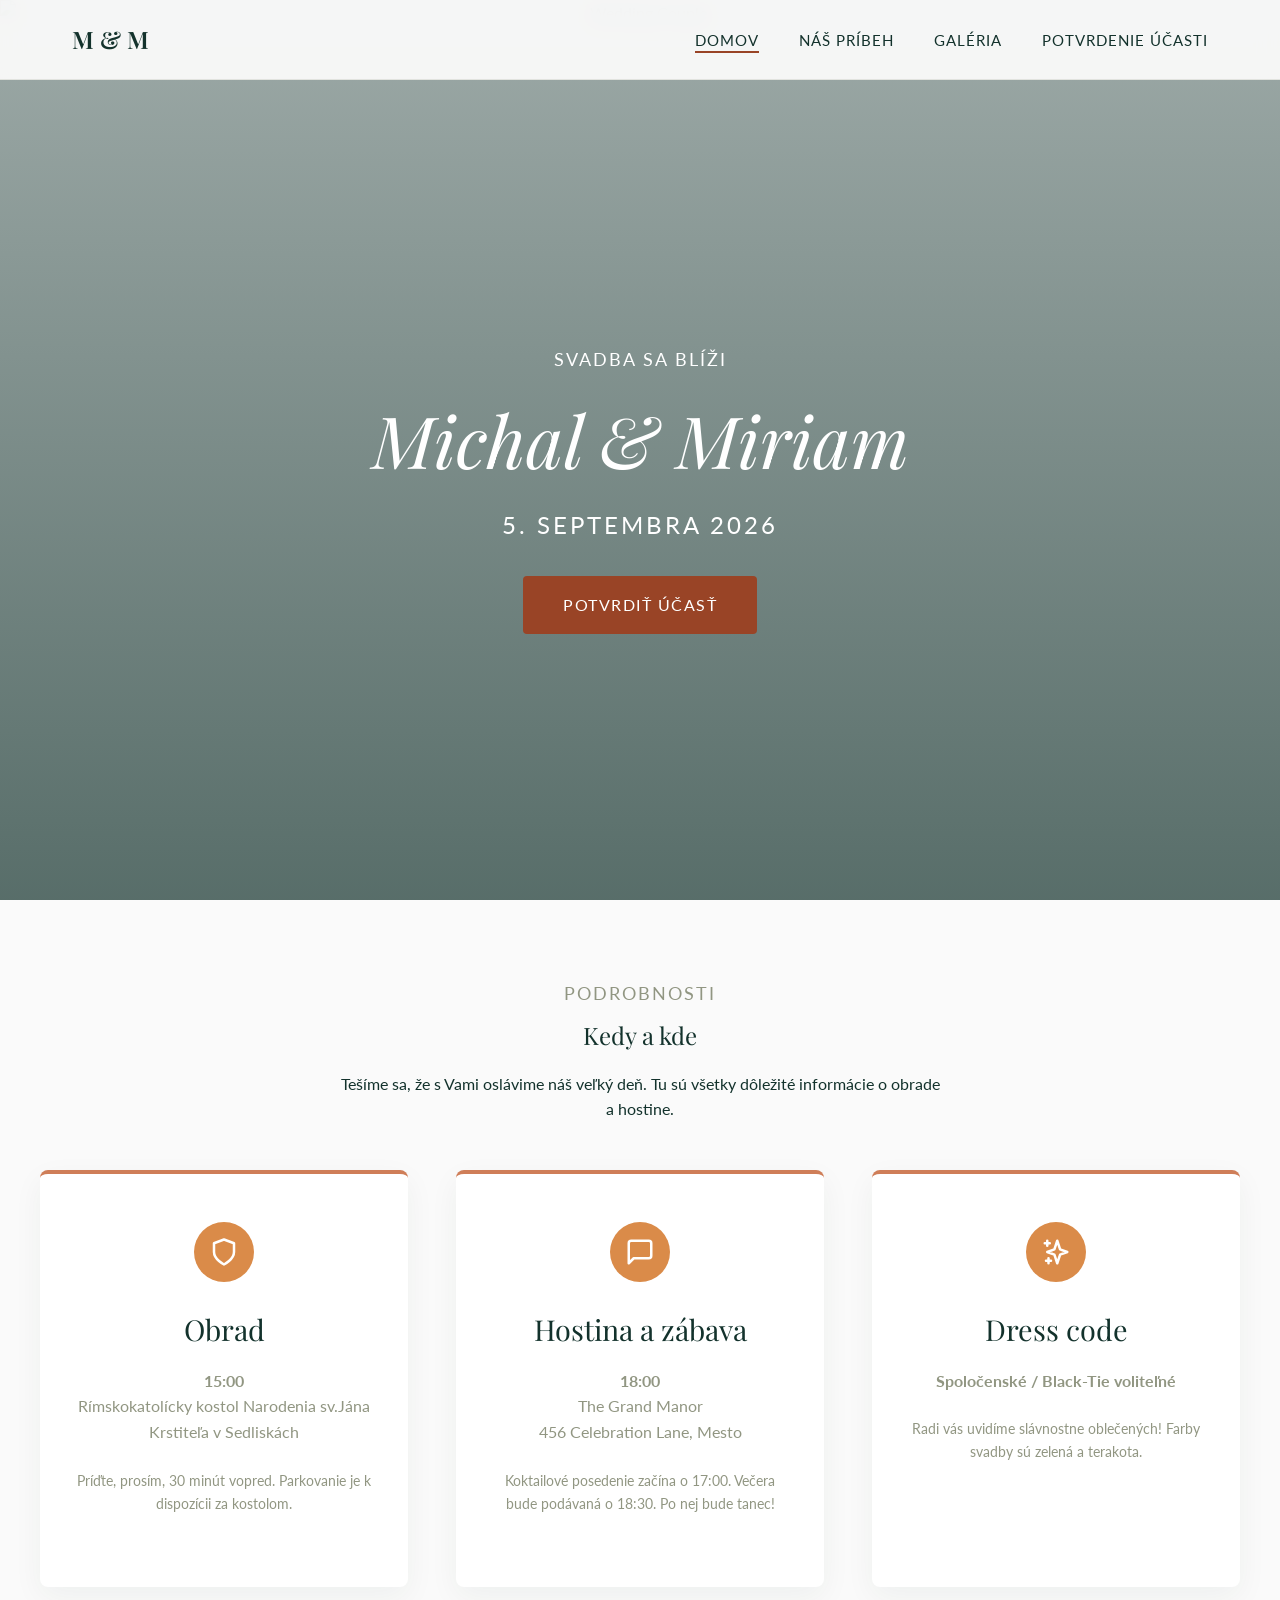
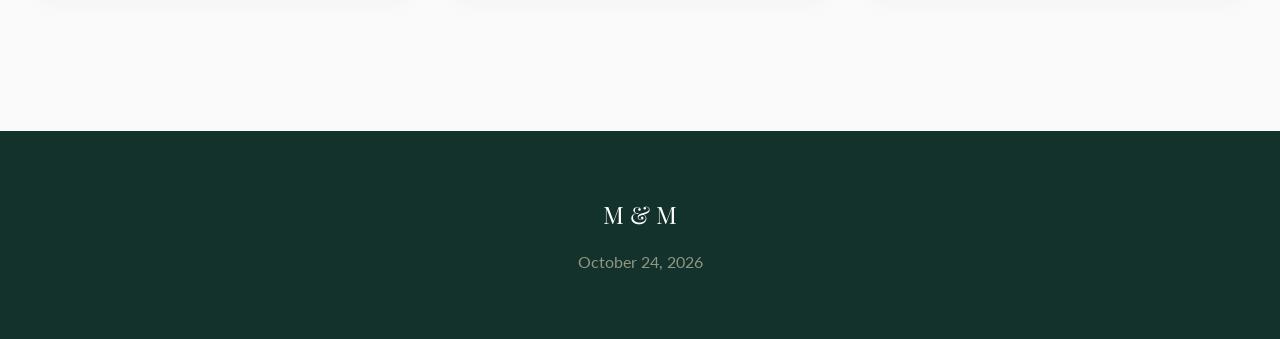
==== commit c4968e5b: "fix" ====
--- a/index.html
+++ b/index.html
@@ -50,11 +50,8 @@
         <div class="icon-wrapper">
           <svg fill="none" stroke="currentColor" viewBox="0 0 24 24" xmlns="http://www.w3.org/2000/svg"><path stroke-linecap="round" stroke-linejoin="round" stroke-width="2" d="M12 22s8-4 8-10V5l-8-3-8 3v7c0 6 8 10 8 10z"></path></svg>
         </div>
-        <h3>The Ceremony</h3>
-        <p><strong>14:00 PM</strong><br>Rímskokatolícky kostol Narodenia sv.Jána Krstiteľa<br>Sedliská</p>
-        <p style="font-size: 0.9rem; margin-top: 1rem;">Please arrive 30 minutes early. Parking is available behind the church.</p>
         <h3>Obrad</h3>
-        <p><strong>14:00 PM</strong><br>Rímskokatolícky kostol Narodenia sv.Jána Krstiteľa v Sedliskách</p>
+        <p><strong>15:00</strong><br>Rímskokatolícky kostol Narodenia sv.Jána Krstiteľa v Sedliskách</p>
         <p style="font-size: 0.9rem; margin-top: 1rem;">Príďte, prosím, 30 minút vopred. Parkovanie je k dispozícii za kostolom.</p>
       </div>
 
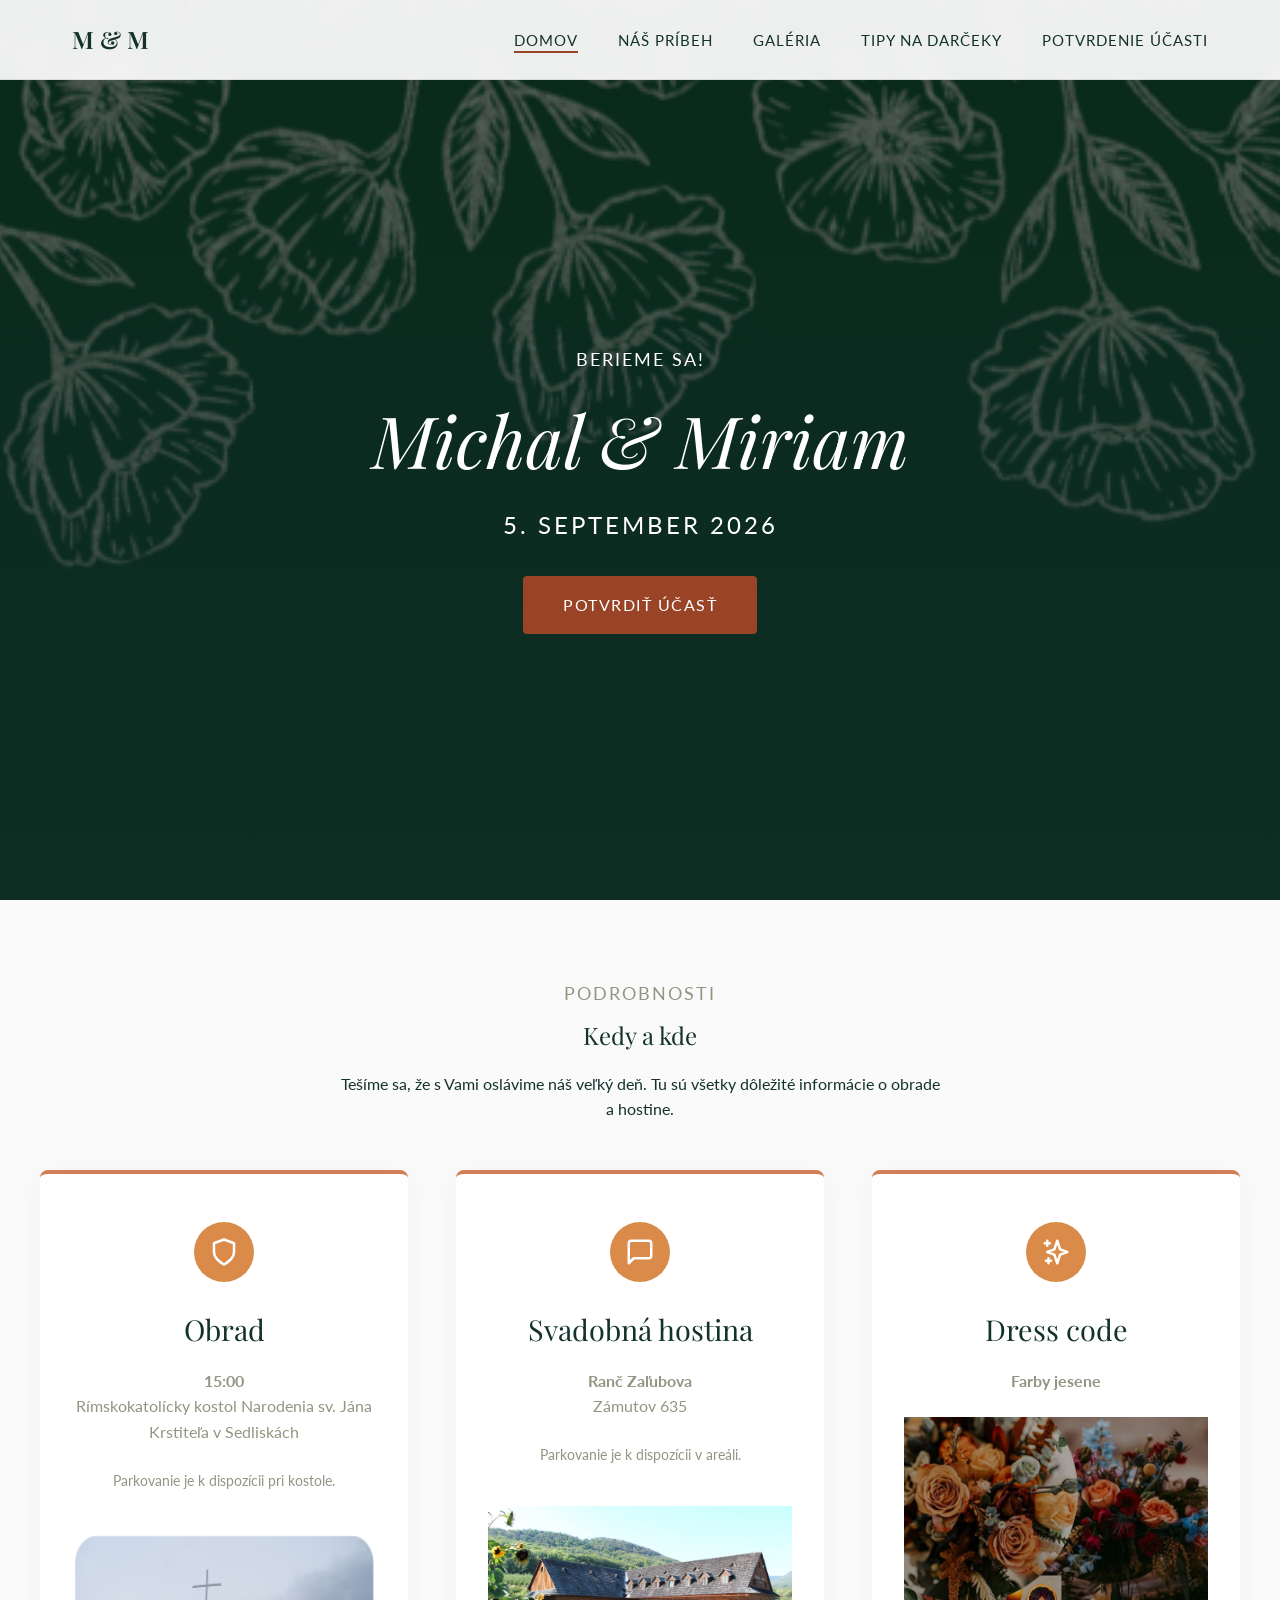
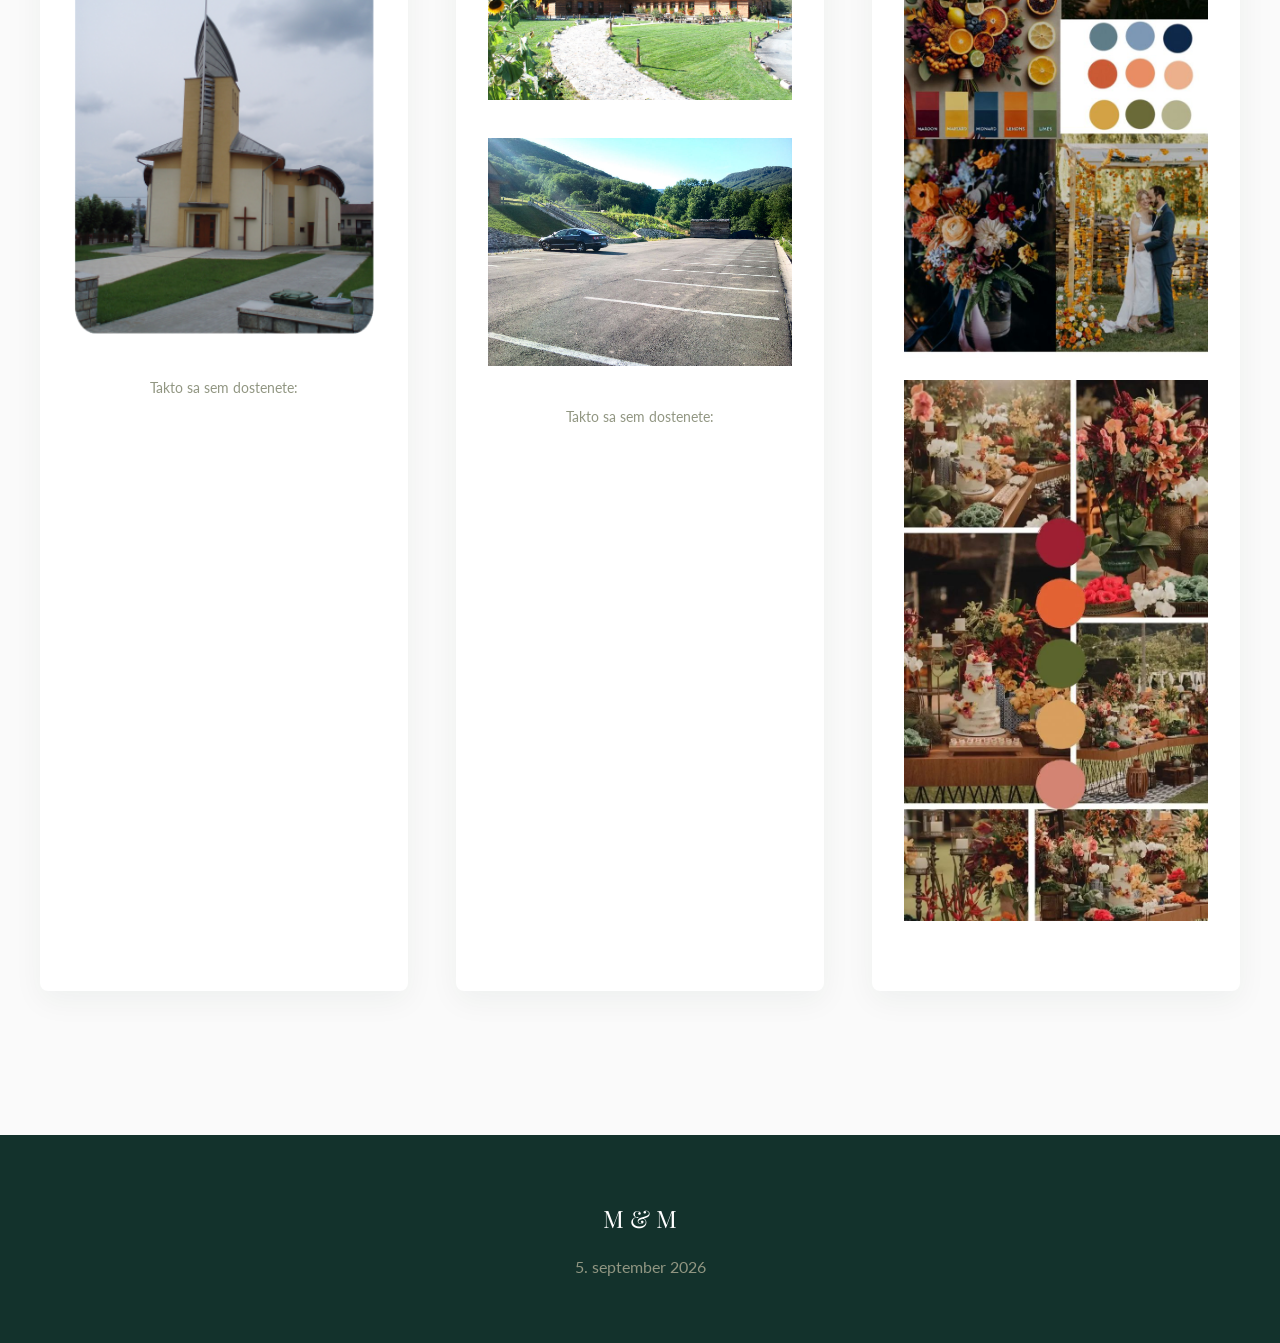
==== commit 27506e78: "stitky, mapz, popisy, disk" ====
--- a/index.html
+++ b/index.html
@@ -21,18 +21,19 @@
         <li><a href="index.html" class="nav-link active">Domov</a></li>
         <li><a href="story.html" class="nav-link">Náš príbeh</a></li>
         <li><a href="gallery.html" class="nav-link">Galéria</a></li>
+        <li><a href="gifts.html" class="nav-link">Tipy na darčeky</a></li>
         <li><a href="rsvp.html" class="nav-link">Potvrdenie účasti</a></li>
       </ul>
     </div>
   </nav>
 
   <header class="hero">
-    <img src="https://images.unsplash.com/photo-1519741497674-611481863552?auto=format&fit=crop&w=1920&q=80" alt="Wedding Couple" class="hero-bg">
+    <img src="pictures/uvodnastranka.png" alt="Wedding Couple" class="hero-bg">
     <div class="hero-overlay"></div>
     <div class="hero-content">
-      <span class="subtitle" style="color: white;">Svadba sa blíži</span>
+      <span class="subtitle" style="color: white;">Berieme sa!</span>
       <h1>Michal & Miriam</h1>
-      <p class="hero-date">5. septembra 2026</p>
+      <p class="hero-date">5. september 2026</p>
       <a href="rsvp.html" class="btn btn-accent">Potvrdiť účasť</a>
     </div>
   </header>
@@ -51,8 +52,11 @@
           <svg fill="none" stroke="currentColor" viewBox="0 0 24 24" xmlns="http://www.w3.org/2000/svg"><path stroke-linecap="round" stroke-linejoin="round" stroke-width="2" d="M12 22s8-4 8-10V5l-8-3-8 3v7c0 6 8 10 8 10z"></path></svg>
         </div>
         <h3>Obrad</h3>
-        <p><strong>15:00</strong><br>Rímskokatolícky kostol Narodenia sv.Jána Krstiteľa v Sedliskách</p>
-        <p style="font-size: 0.9rem; margin-top: 1rem;">Príďte, prosím, 30 minút vopred. Parkovanie je k dispozícii za kostolom.</p>
+        <p><strong>15:00</strong><br>Rímskokatolícky kostol Narodenia sv. Jána Krstiteľa v Sedliskách</p>
+        <p style="font-size: 0.9rem; margin-top: 1rem;"> Parkovanie je k dispozícii pri kostole.</p>
+        <img src="pictures/kostol.png" alt="Church" style="width: 100%; height: auto; margin: 1rem 0;">
+        <p style="font-size: 0.9rem; margin-top: 1rem;">Takto sa sem dostenete:</p>
+        <iframe src="https://www.google.com/maps?q=48.9046900,21.7235092&hl=en&z=15&output=embed" width="100%" height="400" style="border:0; margin: 1rem 0;" allowfullscreen="" loading="lazy"></iframe>
       </div>
 
       <!-- Dinner -->
@@ -60,26 +64,29 @@
         <div class="icon-wrapper">
           <svg fill="none" stroke="currentColor" viewBox="0 0 24 24" xmlns="http://www.w3.org/2000/svg"><path stroke-linecap="round" stroke-linejoin="round" stroke-width="2" d="M21 15a2 2 0 01-2 2H7l-4 4V5a2 2 0 012-2h14a2 2 0 012 2v10z"></path></svg>
         </div>
-        <h3>Hostina a zábava</h3>
-        <p><strong>18:00</strong><br>The Grand Manor<br>456 Celebration Lane, Mesto</p>
-        <p style="font-size: 0.9rem; margin-top: 1rem;">Koktailové posedenie začína o 17:00. Večera bude podávaná o 18:30. Po nej bude tanec!</p>
+        <h3>Svadobná hostina</h3>
+        <p><strong>Ranč Zaľubova</strong><br>Zámutov 635</p>
+        <p style="font-size: 0.9rem; margin-top: 1rem;">Parkovanie je k dispozícii v areáli.</p>
+        <img src="pictures/ranczalubova.jpg" alt="Ranch Zaľubova" style="width: 100%; height: auto; margin: 1rem 0;">
+        <img src="pictures/zalubovaparkovanie.jpg" alt="Parking Zaľubova" style="width: 100%; height: auto; margin: 1rem 0;">
+        <p style="font-size: 0.9rem; margin-top: 1rem;">Takto sa sem dostenete:</p>
+        <iframe src="https://www.google.com/maps?q=48.9014,21.5214&hl=en&z=15&output=embed" width="100%" height="400" style="border:0; margin: 1rem 0;" allowfullscreen="" loading="lazy"></iframe>
       </div>
       
       <!-- Dress Code -->
-      <div class="info-card">
-        <div class="icon-wrapper">
+      <div class="info-card">        <div class="icon-wrapper">
           <svg fill="none" stroke="currentColor" viewBox="0 0 24 24" xmlns="http://www.w3.org/2000/svg"><path stroke-linecap="round" stroke-linejoin="round" stroke-width="2" d="M5 3v4M3 5h4M6 17v4m-2-2h4m5-16l2.286 6.857L21 12l-5.714 2.143L13 21l-2.286-6.857L5 12l5.714-2.143L13 3z"></path></svg>
-        </div>
-        <h3>Dress code</h3>
-        <p><strong>Spoločenské / Black-Tie voliteľné</strong></p>
-        <p style="font-size: 0.9rem; margin-top: 1rem;">Radi vás uvidíme slávnostne oblečených! Farby svadby sú zelená a terakota.</p>
+        </div>        <h3>Dress code</h3>
+        <p><strong>Farby jesene</strong></p>
+        <img src="pictures/colorpalete.jpeg" alt="Color Palette" style="width: 100%; height: auto;">
+        <img src="pictures/colorpalete2.jpeg" alt="Color Palette 2" style="width: 100%; height: auto; margin: 1rem 0;">
       </div>
     </div>
   </section>
 
   <footer class="footer">
     <h2>M & M</h2>
-    <p>October 24, 2026</p>
+    <p>5. september 2026</p>
   </footer>
 
   <script src="js/main.js"></script>
